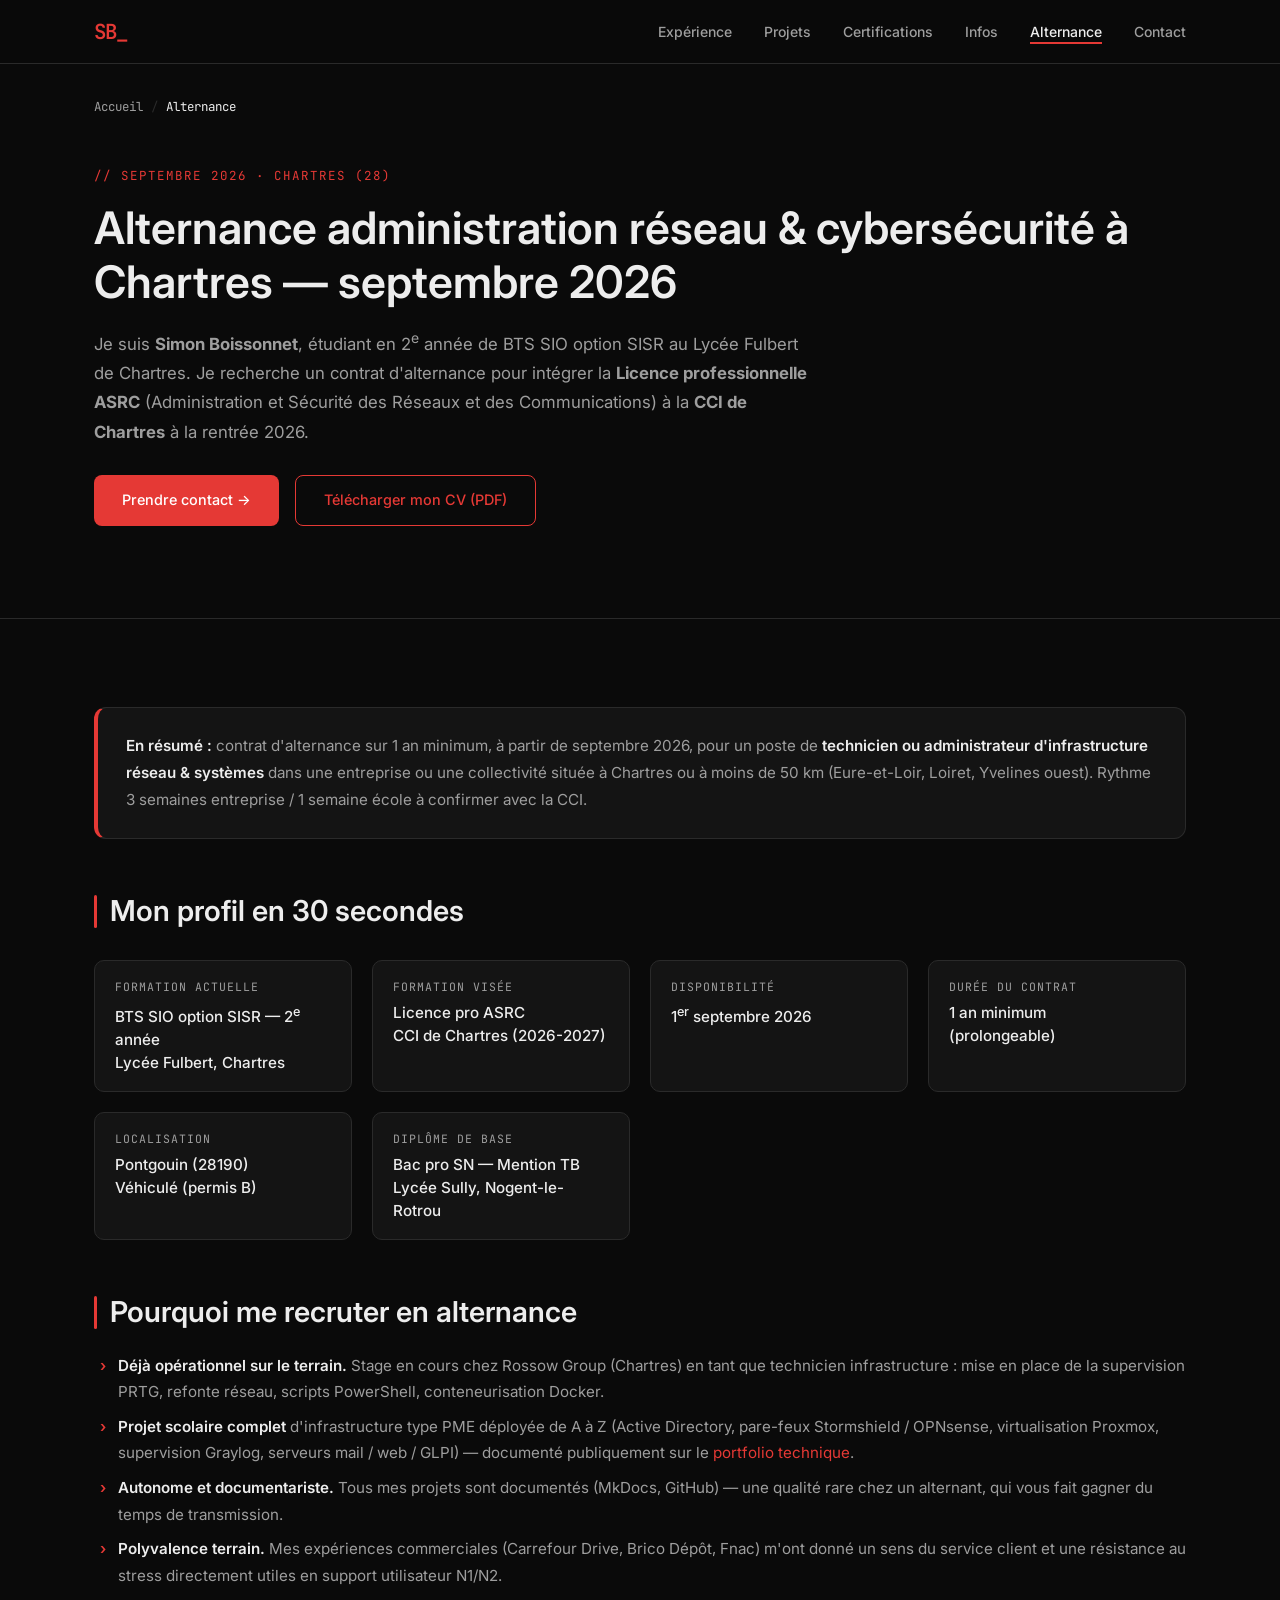
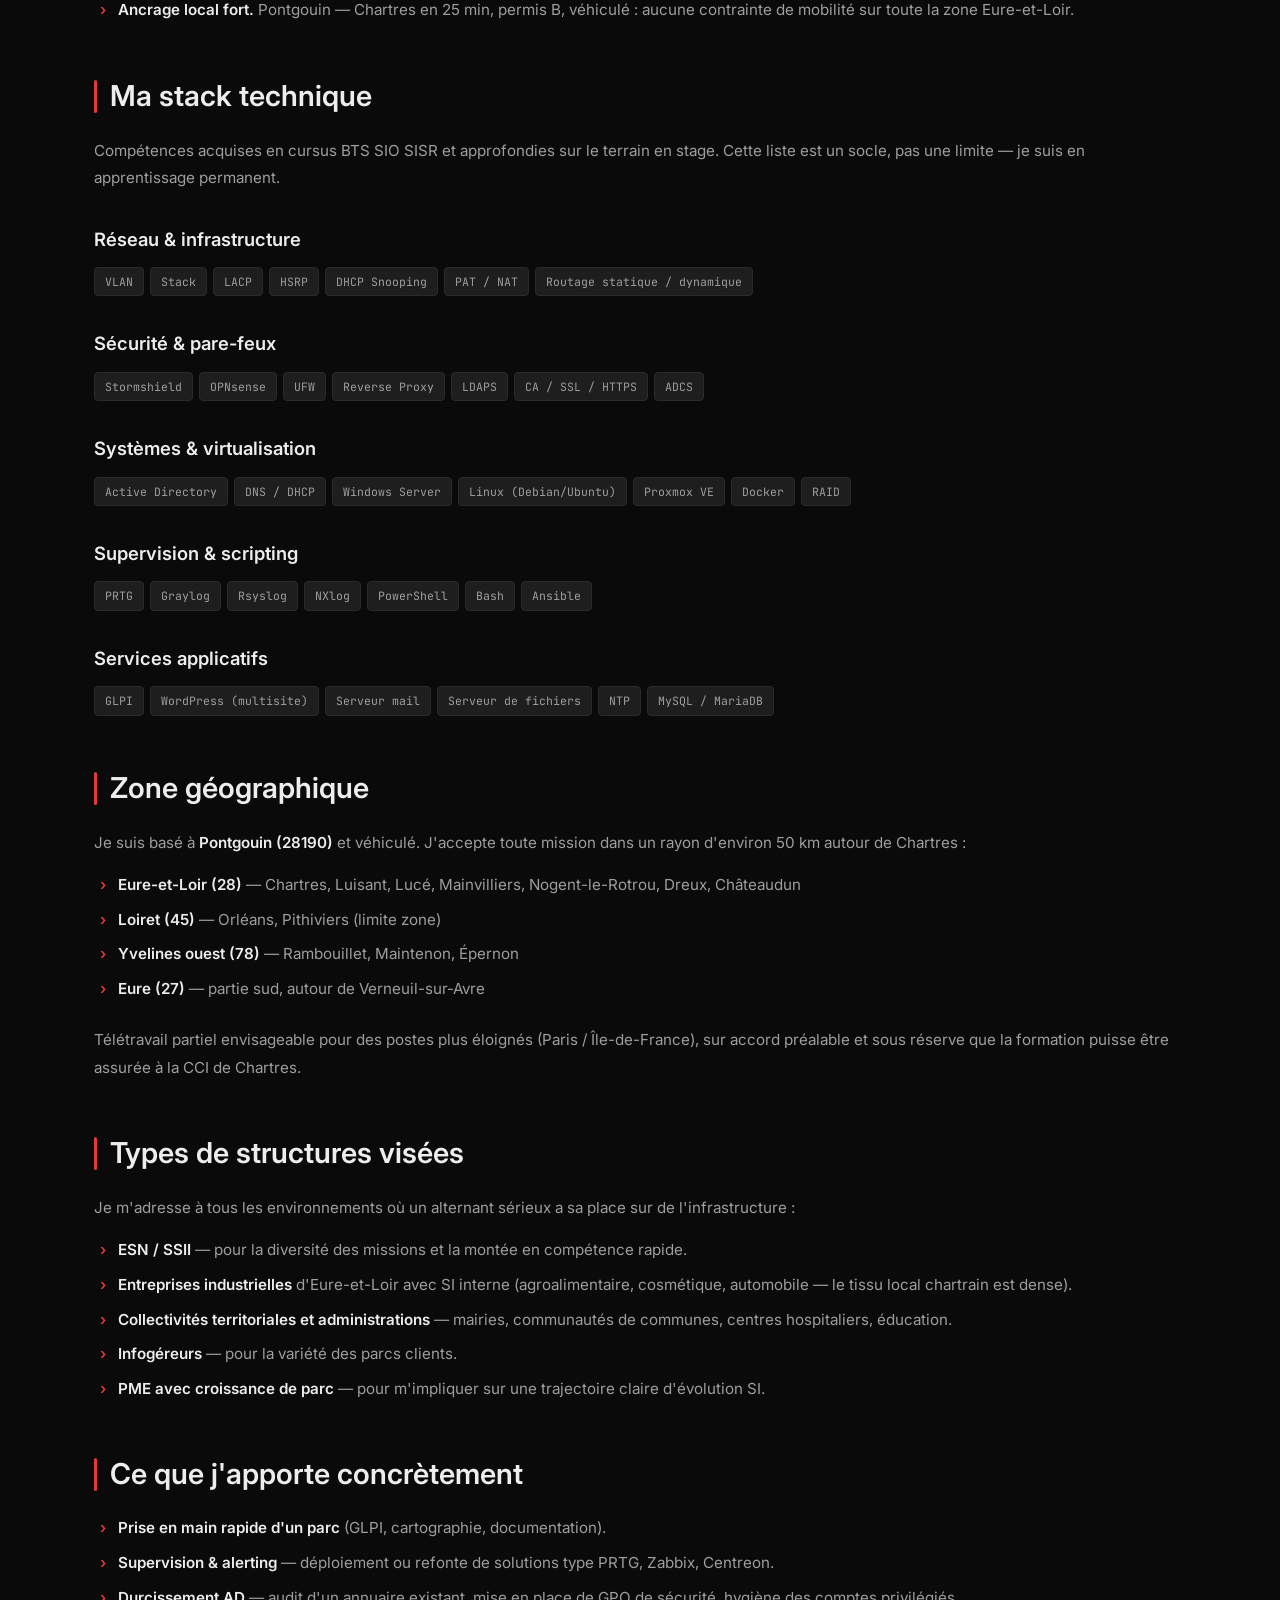
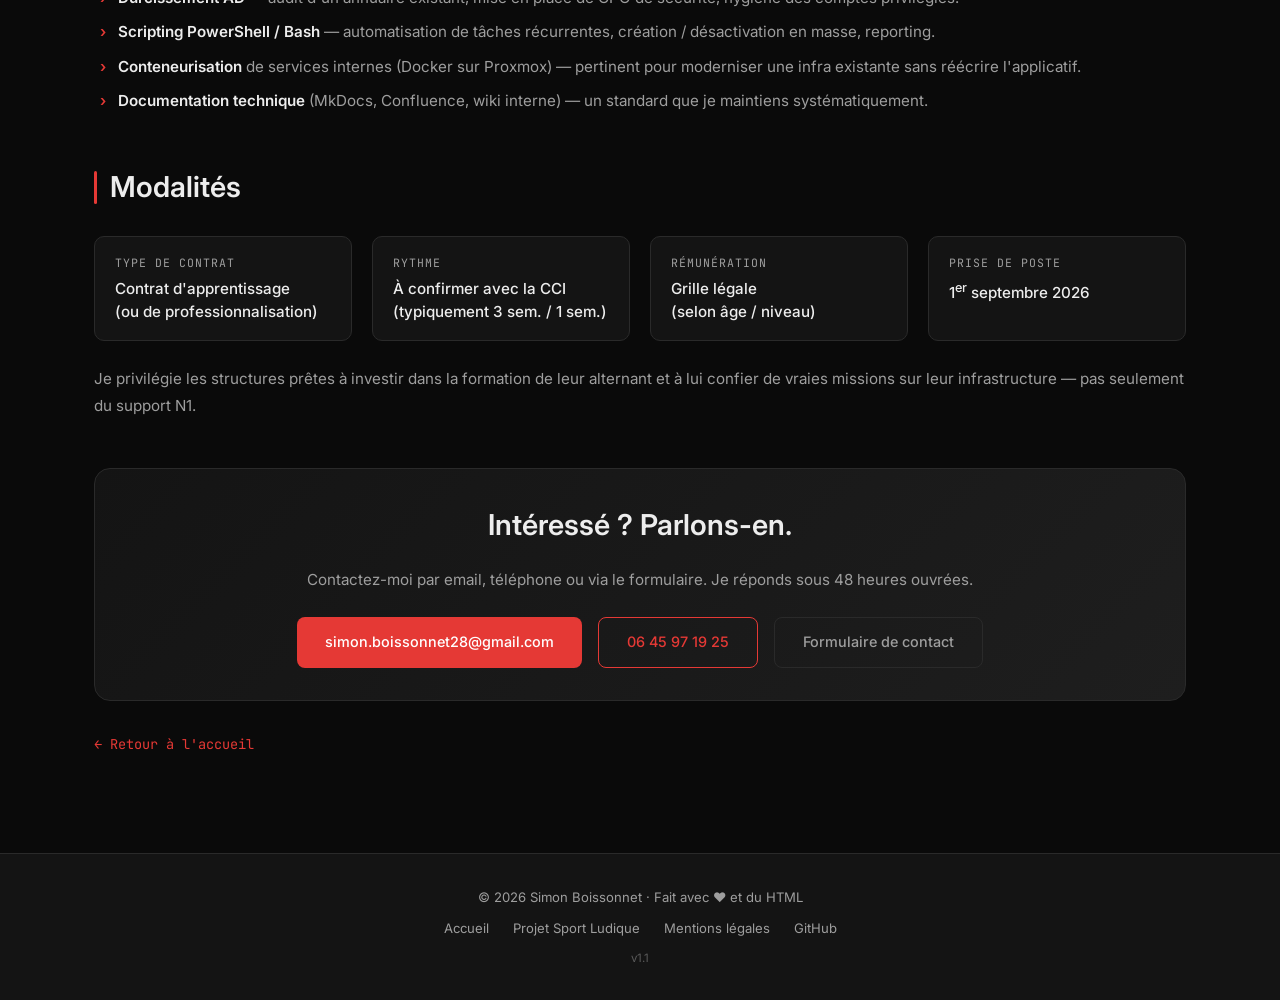
==== alternance.html @ 95ce4dbc "refonte SEO" ====
<!DOCTYPE html>
<html lang="fr">
<head>
  <meta charset="UTF-8">
  <meta name="viewport" content="width=device-width, initial-scale=1.0">

  <!-- ═══════════════════════════════════════════
       SEO — TITRE & DESCRIPTION
       ═══════════════════════════════════════════ -->
  <title>Alternance BTS SIO SISR / Licence ASRC à Chartres — Simon Boissonnet</title>
  <meta name="description" content="Recherche d'alternance en administration réseau et cybersécurité à Chartres (28) dès septembre 2026 · Licence pro ASRC à la CCI de Chartres · Profil, compétences, zone géographique et contact.">
  <meta name="author" content="Simon Boissonnet">
  <meta name="robots" content="index, follow, max-image-preview:large, max-snippet:-1">
  <meta name="theme-color" content="#0A0A0A">

  <link rel="canonical" href="https://simonboissonnet.fr/alternance.html">

  <!-- Open Graph -->
  <meta property="og:type" content="website">
  <meta property="og:locale" content="fr_FR">
  <meta property="og:url" content="https://simonboissonnet.fr/alternance.html">
  <meta property="og:site_name" content="Simon Boissonnet — Portfolio">
  <meta property="og:title" content="Alternance BTS SIO SISR / Licence ASRC à Chartres — Simon Boissonnet">
  <meta property="og:description" content="Alternance administration réseau &amp; cybersécurité à Chartres dès septembre 2026. Profil technique, zone Eure-et-Loir + 50 km, contact direct.">
  <meta property="og:image" content="https://simonboissonnet.fr/assets/og-image.jpg">
  <meta property="og:image:width" content="1200">
  <meta property="og:image:height" content="630">
  <meta property="og:image:alt" content="Simon Boissonnet — BTS SIO SISR, futur alternant Licence ASRC à Chartres">

  <!-- Twitter Card -->
  <meta name="twitter:card" content="summary_large_image">
  <meta name="twitter:title" content="Alternance BTS SIO SISR / Licence ASRC à Chartres — Simon Boissonnet">
  <meta name="twitter:description" content="Alternance administration réseau &amp; cybersécurité à Chartres dès septembre 2026. Profil technique, zone Eure-et-Loir + 50 km, contact direct.">
  <meta name="twitter:image" content="https://simonboissonnet.fr/assets/og-image.jpg">

  <!-- Favicons -->
  <link rel="icon" type="image/svg+xml" href="/assets/favicon.svg">
  <link rel="apple-touch-icon" href="/assets/favicon.svg">

  <!-- Fonts (non-bloquant) -->
  <link rel="preconnect" href="https://fonts.googleapis.com">
  <link rel="preconnect" href="https://fonts.gstatic.com" crossorigin>
  <link rel="stylesheet" href="https://fonts.googleapis.com/css2?family=Inter:wght@400;500;600&family=JetBrains+Mono:wght@400;500&display=swap" media="print" onload="this.media='all'">
  <noscript><link rel="stylesheet" href="https://fonts.googleapis.com/css2?family=Inter:wght@400;500;600&family=JetBrains+Mono:wght@400;500&display=swap"></noscript>

  <!-- CSS -->
  <link rel="stylesheet" href="/assets/styles.css">

  <!-- Sitemap -->
  <link rel="sitemap" type="application/xml" href="/sitemap.xml">

  <!-- ═══════════════════════════════════════════
       DONNÉES STRUCTURÉES — JSON-LD
       ═══════════════════════════════════════════ -->
  <script type="application/ld+json">
  {
    "@context": "https://schema.org",
    "@graph": [
      {
        "@type": "ProfilePage",
        "@id": "https://simonboissonnet.fr/alternance.html#webpage",
        "url": "https://simonboissonnet.fr/alternance.html",
        "name": "Alternance BTS SIO SISR / Licence ASRC à Chartres — Simon Boissonnet",
        "description": "Recherche d'alternance en administration réseau et cybersécurité à Chartres (28) dès septembre 2026 pour la Licence professionnelle ASRC à la CCI de Chartres.",
        "inLanguage": "fr-FR",
        "mainEntity": { "@id": "https://simonboissonnet.fr/#person" },
        "isPartOf": { "@id": "https://simonboissonnet.fr/#website" },
        "primaryImageOfPage": "https://simonboissonnet.fr/assets/og-image.jpg",
        "breadcrumb": { "@id": "https://simonboissonnet.fr/alternance.html#breadcrumb" }
      },
      {
        "@type": "BreadcrumbList",
        "@id": "https://simonboissonnet.fr/alternance.html#breadcrumb",
        "itemListElement": [
          {
            "@type": "ListItem",
            "position": 1,
            "name": "Accueil",
            "item": "https://simonboissonnet.fr/"
          },
          {
            "@type": "ListItem",
            "position": 2,
            "name": "Alternance",
            "item": "https://simonboissonnet.fr/alternance.html"
          }
        ]
      },
      {
        "@type": "Person",
        "@id": "https://simonboissonnet.fr/#person",
        "name": "Simon Boissonnet",
        "givenName": "Simon",
        "familyName": "Boissonnet",
        "url": "https://simonboissonnet.fr/",
        "image": "https://simonboissonnet.fr/assets/photo.jpg",
        "jobTitle": "Étudiant BTS SIO SISR — Futur alternant Licence ASRC",
        "hasOccupation": {
          "@type": "Occupation",
          "name": "Technicien / Administrateur d'infrastructure réseau et systèmes (alternance)",
          "occupationLocation": {
            "@type": "AdministrativeArea",
            "name": "Chartres, Eure-et-Loir, Centre-Val de Loire, France"
          },
          "skills": "Active Directory, Proxmox, Docker, Stormshield, OPNsense, PRTG, Graylog, PowerShell, VLAN, LDAPS, HSRP, ADCS",
          "educationRequirements": "BTS SIO SISR (en cours) · Licence pro ASRC (à partir de sept. 2026)"
        },
        "seeks": {
          "@type": "Demand",
          "name": "Alternance — Administration de l'infrastructure, systèmes et réseaux",
          "description": "Contrat d'alternance à partir de septembre 2026 dans le cadre de la Licence professionnelle ASRC (Administration et Sécurité des Réseaux et des Communications) à la CCI de Chartres. Rythme : 3 semaines en entreprise / 1 semaine en formation (à confirmer selon l'école). Zone : Eure-et-Loir et départements limitrophes (50 km autour de Chartres).",
          "availabilityStarts": "2026-09-01",
          "areaServed": [
            { "@type": "AdministrativeArea", "name": "Eure-et-Loir" },
            { "@type": "AdministrativeArea", "name": "Loiret" },
            { "@type": "AdministrativeArea", "name": "Yvelines" }
          ]
        },
        "contactPoint": [
          {
            "@type": "ContactPoint",
            "contactType": "Contact professionnel",
            "email": "simon.boissonnet28@gmail.com",
            "telephone": "+33-6-45-97-19-25",
            "availableLanguage": ["fr", "en"]
          }
        ],
        "address": {
          "@type": "PostalAddress",
          "addressLocality": "Pontgouin",
          "postalCode": "28190",
          "addressRegion": "Centre-Val de Loire",
          "addressCountry": "FR"
        },
        "sameAs": ["https://github.com/sym-0ne"]
      }
    ]
  }
  </script>
</head>
<body>

  <!-- Skip-link -->
  <a href="#main" class="skip-link">Aller au contenu principal</a>

  <!-- Custom cursor -->
  <div id="cursor-dot" aria-hidden="true"></div>

  <!-- Mobile overlay -->
  <div class="nav-overlay" id="navOverlay" aria-hidden="true"></div>

  <!-- ═══════════════════════════════════════════
       NAVBAR
       ═══════════════════════════════════════════ -->
  <nav class="navbar" aria-label="Navigation principale">
    <div class="container">
      <a href="/" class="nav-logo" aria-label="Simon Boissonnet — Accueil">SB_</a>
      <ul class="nav-links" id="navLinks" role="list">
        <li><a href="/#experience">Expérience</a></li>
        <li><a href="/#projets">Projets</a></li>
        <li><a href="/#certifications">Certifications</a></li>
        <li><a href="/#infos">Infos</a></li>
        <li><a href="/alternance.html" aria-current="page">Alternance</a></li>
        <li><a href="/#contact">Contact</a></li>
      </ul>
      <button class="hamburger" id="hamburger" aria-label="Ouvrir le menu" aria-expanded="false" aria-controls="navLinks">
        <span></span><span></span><span></span>
      </button>
    </div>
  </nav>

  <main id="main">

    <!-- ═══════════════════════════════════════════
         BREADCRUMB
         ═══════════════════════════════════════════ -->
    <div class="container">
      <nav class="breadcrumb" aria-label="Fil d'Ariane">
        <ol>
          <li><a href="/">Accueil</a></li>
          <li><span aria-current="page">Alternance</span></li>
        </ol>
      </nav>
    </div>

    <!-- ═══════════════════════════════════════════
         PAGE HERO
         ═══════════════════════════════════════════ -->
    <header class="page-hero">
      <div class="container">
        <p class="tagline">// Septembre 2026 · Chartres (28)</p>
        <h1>Alternance administration réseau &amp; cybersécurité à Chartres — septembre 2026</h1>
        <p class="lead">
          Je suis <strong>Simon Boissonnet</strong>, étudiant en 2<sup>e</sup> année de BTS SIO option SISR
          au Lycée Fulbert de Chartres. Je recherche un contrat d'alternance pour intégrer
          la <strong>Licence professionnelle ASRC</strong> (Administration et Sécurité des Réseaux
          et des Communications) à la <strong>CCI de Chartres</strong> à la rentrée 2026.
        </p>
        <div class="hero-actions" style="margin-top:28px;">
          <a href="/#contact" class="btn btn-primary">Prendre contact →</a>
          <a href="/assets/CV.pdf" class="btn btn-outline" download>Télécharger mon CV (PDF)</a>
        </div>
      </div>
    </header>

    <!-- ═══════════════════════════════════════════
         CONTENU
         ═══════════════════════════════════════════ -->
    <article class="content">
      <div class="container">

        <!-- Bloc synthèse clé ─ optimisé featured snippet -->
        <div class="info-card">
          <p><strong>En résumé :</strong> contrat d'alternance sur 1 an minimum, à partir de septembre 2026, pour un poste de <strong>technicien ou administrateur d'infrastructure réseau &amp; systèmes</strong> dans une entreprise ou une collectivité située à Chartres ou à moins de 50&nbsp;km (Eure-et-Loir, Loiret, Yvelines ouest). Rythme 3 semaines entreprise / 1 semaine école à confirmer avec la CCI.</p>
        </div>

        <h2>Mon profil en 30 secondes</h2>

        <div class="kv-grid">
          <div class="kv">
            <div class="kv-label">Formation actuelle</div>
            <div class="kv-value">BTS SIO option SISR — 2<sup>e</sup> année<br>Lycée Fulbert, Chartres</div>
          </div>
          <div class="kv">
            <div class="kv-label">Formation visée</div>
            <div class="kv-value">Licence pro ASRC<br>CCI de Chartres (2026-2027)</div>
          </div>
          <div class="kv">
            <div class="kv-label">Disponibilité</div>
            <div class="kv-value">1<sup>er</sup> septembre 2026</div>
          </div>
          <div class="kv">
            <div class="kv-label">Durée du contrat</div>
            <div class="kv-value">1 an minimum<br>(prolongeable)</div>
          </div>
          <div class="kv">
            <div class="kv-label">Localisation</div>
            <div class="kv-value">Pontgouin (28190)<br>Véhiculé (permis B)</div>
          </div>
          <div class="kv">
            <div class="kv-label">Diplôme de base</div>
            <div class="kv-value">Bac pro SN — Mention TB<br>Lycée Sully, Nogent-le-Rotrou</div>
          </div>
        </div>

        <h2>Pourquoi me recruter en alternance</h2>
        <ul>
          <li><strong>Déjà opérationnel sur le terrain.</strong> Stage en cours chez Rossow Group (Chartres) en tant que technicien infrastructure : mise en place de la supervision PRTG, refonte réseau, scripts PowerShell, conteneurisation Docker.</li>
          <li><strong>Projet scolaire complet</strong> d'infrastructure type PME déployée de A à Z (Active Directory, pare-feux Stormshield / OPNsense, virtualisation Proxmox, supervision Graylog, serveurs mail / web / GLPI) — documenté publiquement sur le <a href="/projets/sport-ludique-chartres.html">portfolio technique</a>.</li>
          <li><strong>Autonome et documentariste.</strong> Tous mes projets sont documentés (MkDocs, GitHub) — une qualité rare chez un alternant, qui vous fait gagner du temps de transmission.</li>
          <li><strong>Polyvalence terrain.</strong> Mes expériences commerciales (Carrefour Drive, Brico Dépôt, Fnac) m'ont donné un sens du service client et une résistance au stress directement utiles en support utilisateur N1/N2.</li>
          <li><strong>Ancrage local fort.</strong> Pontgouin — Chartres en 25 min, permis B, véhiculé : aucune contrainte de mobilité sur toute la zone Eure-et-Loir.</li>
        </ul>

        <h2>Ma stack technique</h2>
        <p>Compétences acquises en cursus BTS SIO SISR et approfondies sur le terrain en stage. Cette liste est un socle, pas une limite — je suis en apprentissage permanent.</p>

        <h3>Réseau &amp; infrastructure</h3>
        <div class="tags">
          <span class="tag">VLAN</span><span class="tag">Stack</span>
          <span class="tag">LACP</span><span class="tag">HSRP</span>
          <span class="tag">DHCP Snooping</span><span class="tag">PAT / NAT</span>
          <span class="tag">Routage statique / dynamique</span>
        </div>

        <h3>Sécurité &amp; pare-feux</h3>
        <div class="tags">
          <span class="tag">Stormshield</span><span class="tag">OPNsense</span>
          <span class="tag">UFW</span><span class="tag">Reverse Proxy</span>
          <span class="tag">LDAPS</span><span class="tag">CA / SSL / HTTPS</span>
          <span class="tag">ADCS</span>
        </div>

        <h3>Systèmes &amp; virtualisation</h3>
        <div class="tags">
          <span class="tag">Active Directory</span><span class="tag">DNS / DHCP</span>
          <span class="tag">Windows Server</span><span class="tag">Linux (Debian/Ubuntu)</span>
          <span class="tag">Proxmox VE</span><span class="tag">Docker</span>
          <span class="tag">RAID</span>
        </div>

        <h3>Supervision &amp; scripting</h3>
        <div class="tags">
          <span class="tag">PRTG</span><span class="tag">Graylog</span>
          <span class="tag">Rsyslog</span><span class="tag">NXlog</span>
          <span class="tag">PowerShell</span><span class="tag">Bash</span>
          <span class="tag">Ansible</span>
        </div>

        <h3>Services applicatifs</h3>
        <div class="tags">
          <span class="tag">GLPI</span><span class="tag">WordPress (multisite)</span>
          <span class="tag">Serveur mail</span><span class="tag">Serveur de fichiers</span>
          <span class="tag">NTP</span><span class="tag">MySQL / MariaDB</span>
        </div>

        <h2>Zone géographique</h2>
        <p>Je suis basé à <strong>Pontgouin (28190)</strong> et véhiculé. J'accepte toute mission dans un rayon d'environ 50&nbsp;km autour de Chartres :</p>
        <ul>
          <li><strong>Eure-et-Loir (28)</strong> — Chartres, Luisant, Lucé, Mainvilliers, Nogent-le-Rotrou, Dreux, Châteaudun</li>
          <li><strong>Loiret (45)</strong> — Orléans, Pithiviers (limite zone)</li>
          <li><strong>Yvelines ouest (78)</strong> — Rambouillet, Maintenon, Épernon</li>
          <li><strong>Eure (27)</strong> — partie sud, autour de Verneuil-sur-Avre</li>
        </ul>
        <p>Télétravail partiel envisageable pour des postes plus éloignés (Paris / Île-de-France), sur accord préalable et sous réserve que la formation puisse être assurée à la CCI de Chartres.</p>

        <h2>Types de structures visées</h2>
        <p>Je m'adresse à tous les environnements où un alternant sérieux a sa place sur de l'infrastructure :</p>
        <ul>
          <li><strong>ESN / SSII</strong> — pour la diversité des missions et la montée en compétence rapide.</li>
          <li><strong>Entreprises industrielles</strong> d'Eure-et-Loir avec SI interne (agroalimentaire, cosmétique, automobile — le tissu local chartrain est dense).</li>
          <li><strong>Collectivités territoriales et administrations</strong> — mairies, communautés de communes, centres hospitaliers, éducation.</li>
          <li><strong>Infogéreurs</strong> — pour la variété des parcs clients.</li>
          <li><strong>PME avec croissance de parc</strong> — pour m'impliquer sur une trajectoire claire d'évolution SI.</li>
        </ul>

        <h2>Ce que j'apporte concrètement</h2>
        <ul>
          <li><strong>Prise en main rapide d'un parc</strong> (GLPI, cartographie, documentation).</li>
          <li><strong>Supervision &amp; alerting</strong> — déploiement ou refonte de solutions type PRTG, Zabbix, Centreon.</li>
          <li><strong>Durcissement AD</strong> — audit d'un annuaire existant, mise en place de GPO de sécurité, hygiène des comptes privilégiés.</li>
          <li><strong>Scripting PowerShell / Bash</strong> — automatisation de tâches récurrentes, création / désactivation en masse, reporting.</li>
          <li><strong>Conteneurisation</strong> de services internes (Docker sur Proxmox) — pertinent pour moderniser une infra existante sans réécrire l'applicatif.</li>
          <li><strong>Documentation technique</strong> (MkDocs, Confluence, wiki interne) — un standard que je maintiens systématiquement.</li>
        </ul>

        <h2>Modalités</h2>
        <div class="kv-grid">
          <div class="kv">
            <div class="kv-label">Type de contrat</div>
            <div class="kv-value">Contrat d'apprentissage<br>(ou de professionnalisation)</div>
          </div>
          <div class="kv">
            <div class="kv-label">Rythme</div>
            <div class="kv-value">À confirmer avec la CCI<br>(typiquement 3 sem. / 1 sem.)</div>
          </div>
          <div class="kv">
            <div class="kv-label">Rémunération</div>
            <div class="kv-value">Grille légale<br>(selon âge / niveau)</div>
          </div>
          <div class="kv">
            <div class="kv-label">Prise de poste</div>
            <div class="kv-value">1<sup>er</sup> septembre 2026</div>
          </div>
        </div>
        <p>Je privilégie les structures prêtes à investir dans la formation de leur alternant et à lui confier de vraies missions sur leur infrastructure — pas seulement du support N1.</p>

        <!-- CTA final -->
        <section class="page-cta" aria-labelledby="cta-title">
          <h2 id="cta-title">Intéressé ? Parlons-en.</h2>
          <p>Contactez-moi par email, téléphone ou via le formulaire. Je réponds sous 48 heures ouvrées.</p>
          <div class="hero-actions">
            <a href="mailto:simon.boissonnet28@gmail.com?subject=Alternance%20septembre%202026" class="btn btn-primary">simon.boissonnet28@gmail.com</a>
            <a href="tel:+33645971925" class="btn btn-outline">06 45 97 19 25</a>
            <a href="/#contact" class="btn btn-ghost">Formulaire de contact</a>
          </div>
        </section>

        <a href="/" class="back-home">← Retour à l'accueil</a>

      </div>
    </article>

  </main>

  <!-- ═══════════════════════════════════════════
       FOOTER
       ═══════════════════════════════════════════ -->
  <footer class="footer">
    <div class="container">
      <p>© 2026 Simon Boissonnet · Fait avec ❤ et du HTML</p>
      <nav class="footer-links" aria-label="Liens de pied de page">
        <a href="/">Accueil</a>
        <a href="/projets/sport-ludique-chartres.html">Projet Sport Ludique</a>
        <a href="/mentions-legales.html">Mentions légales</a>
        <a href="https://github.com/sym-0ne" target="_blank" rel="noopener">GitHub</a>
      </nav>
      <p style="margin-top:8px; font-size:.72rem; opacity:.5;">v1.1</p>
    </div>
  </footer>

  <!-- ═══════════════════════════════════════════
       JAVASCRIPT (minimum : cursor + hamburger)
       ═══════════════════════════════════════════ -->
  <script>
    const reduceMotion = matchMedia('(prefers-reduced-motion: reduce)').matches;

    (() => {
      const dot = document.getElementById('cursor-dot');
      if (reduceMotion || !matchMedia('(pointer: fine)').matches) {
        dot.style.display = 'none';
        return;
      }
      let mx = -100, my = -100;
      document.addEventListener('mousemove', e => { mx = e.clientX; my = e.clientY; });
      (function loop() {
        dot.style.left = mx + 'px';
        dot.style.top = my + 'px';
        requestAnimationFrame(loop);
      })();
      document.querySelectorAll('a, button, input, textarea, label').forEach(el => {
        el.addEventListener('mouseenter', () => dot.classList.add('hover'));
        el.addEventListener('mouseleave', () => dot.classList.remove('hover'));
      });
    })();

    (() => {
      const btn = document.getElementById('hamburger');
      const nav = document.getElementById('navLinks');
      const overlay = document.getElementById('navOverlay');
      if (!btn || !nav || !overlay) return;

      function toggle() {
        const open = btn.classList.toggle('open');
        nav.classList.toggle('open');
        overlay.classList.toggle('open');
        btn.setAttribute('aria-expanded', open);
        btn.setAttribute('aria-label', open ? 'Fermer le menu' : 'Ouvrir le menu');
      }
      function close() {
        btn.classList.remove('open');
        nav.classList.remove('open');
        overlay.classList.remove('open');
        btn.setAttribute('aria-expanded', false);
        btn.setAttribute('aria-label', 'Ouvrir le menu');
      }
      btn.addEventListener('click', toggle);
      overlay.addEventListener('click', close);
      nav.querySelectorAll('a').forEach(a => a.addEventListener('click', close));
      document.addEventListener('keydown', e => {
        if (e.key === 'Escape' && nav.classList.contains('open')) close();
      });
    })();
  </script>
</body>
</html>
---- assets/styles.css ----
/* =====================================================================
   simonboissonnet.fr — Feuille de styles partagée
   Palette "Terminal Rouge"
   ===================================================================== */

:root {
  --bg-primary:     #0A0A0A;
  --bg-surface:     #141414;
  --bg-elevated:    #1E1E1E;
  --border:         #2A2A2A;
  --text-primary:   #EDEDED;
  --text-secondary: #9E9E9E;
  --accent:         #E53935;
  --accent-dark:    #B71C1C;
  --accent-glow:    rgba(229, 57, 53, 0.15);
  --font-body:      'Inter', system-ui, -apple-system, Segoe UI, Roboto, sans-serif;
  --font-mono:      'JetBrains Mono', 'Fira Code', ui-monospace, monospace;
  --max-width:      1140px;
  --nav-height:     64px;
}

/* ═══════════════════════════════════════════
   RESET & BASE
   ═══════════════════════════════════════════ */
*, *::before, *::after { box-sizing: border-box; margin: 0; padding: 0; }

html {
  scroll-behavior: smooth;
  scroll-padding-top: var(--nav-height);
}

body {
  font-family: var(--font-body);
  font-weight: 400;
  color: var(--text-primary);
  background: var(--bg-primary);
  line-height: 1.7;
  -webkit-font-smoothing: antialiased;
  overflow-x: hidden;
}

a { color: var(--accent); text-decoration: none; transition: color .2s; }
a:hover { color: #ff5252; }
img { max-width: 100%; display: block; height: auto; }
ul { list-style: none; }

:focus-visible {
  outline: 2px solid var(--accent);
  outline-offset: 3px;
  border-radius: 2px;
}

.container {
  width: 100%;
  max-width: var(--max-width);
  margin: 0 auto;
  padding: 0 24px;
}

/* Skip link — accessibilité WCAG 2.2 AA */
.skip-link {
  position: absolute;
  top: -48px;
  left: 16px;
  padding: 10px 16px;
  background: var(--accent);
  color: #fff;
  border-radius: 6px;
  font-size: .9rem;
  font-weight: 500;
  z-index: 10000;
  transition: top .2s ease;
}
.skip-link:focus { top: 12px; color: #fff; }

/* ═══════════════════════════════════════════
   CUSTOM CURSOR (desktop only)
   ═══════════════════════════════════════════ */
@media (pointer: fine) {
  body { cursor: none; }
  a, button, input, textarea, label, [role="button"] { cursor: none; }
}

#cursor-dot {
  width: 8px; height: 8px;
  background: var(--accent);
  border-radius: 50%;
  position: fixed;
  top: 0; left: 0;
  pointer-events: none;
  z-index: 99999;
  transition: transform .15s ease, opacity .15s ease;
  transform: translate(-50%, -50%);
}
#cursor-dot.hover { transform: translate(-50%, -50%) scale(2.5); opacity: .5; }

/* ═══════════════════════════════════════════
   SECTION SHARED STYLES
   ═══════════════════════════════════════════ */
.section {
  padding: 100px 0;
}

.section-label {
  font-family: var(--font-mono);
  font-size: .75rem;
  color: var(--accent);
  text-transform: uppercase;
  letter-spacing: 3px;
  margin-bottom: 12px;
}

.section-title {
  font-size: clamp(1.6rem, 4vw, 2.2rem);
  font-weight: 600;
  margin-bottom: 48px;
  position: relative;
  display: inline-block;
}

.section-title::after {
  content: '';
  position: absolute;
  bottom: -8px;
  left: 0;
  width: 48px;
  height: 3px;
  background: var(--accent);
  border-radius: 2px;
}

/* Scroll reveal */
.reveal {
  opacity: 0;
  transform: translateY(32px);
  transition: opacity .7s cubic-bezier(.22,1,.36,1), transform .7s cubic-bezier(.22,1,.36,1);
}
.reveal.visible {
  opacity: 1;
  transform: translateY(0);
}

/* ═══════════════════════════════════════════
   NAVBAR
   ═══════════════════════════════════════════ */
.navbar {
  position: fixed;
  top: 0; left: 0; right: 0;
  height: var(--nav-height);
  background: rgba(10,10,10,.85);
  backdrop-filter: blur(12px);
  -webkit-backdrop-filter: blur(12px);
  border-bottom: 1px solid var(--border);
  z-index: 1000;
  display: flex;
  align-items: center;
}

.navbar .container {
  display: flex;
  align-items: center;
  justify-content: space-between;
}

.nav-logo {
  font-family: var(--font-mono);
  font-size: 1.3rem;
  font-weight: 600;
  color: var(--accent);
  letter-spacing: -1px;
}

.nav-links {
  display: flex;
  gap: 32px;
}

.nav-links a {
  color: var(--text-secondary);
  font-size: .875rem;
  font-weight: 500;
  transition: color .2s;
  position: relative;
}

.nav-links a::after {
  content: '';
  position: absolute;
  bottom: -4px;
  left: 0;
  width: 0;
  height: 2px;
  background: var(--accent);
  transition: width .3s ease;
}

.nav-links a:hover,
.nav-links a.active,
.nav-links a[aria-current="page"] {
  color: var(--text-primary);
}

.nav-links a:hover::after,
.nav-links a.active::after,
.nav-links a[aria-current="page"]::after {
  width: 100%;
}

/* Hamburger */
.hamburger {
  display: none;
  flex-direction: column;
  gap: 5px;
  background: none;
  border: none;
  padding: 8px;
  z-index: 1001;
}

.hamburger span {
  display: block;
  width: 24px;
  height: 2px;
  background: var(--text-primary);
  transition: all .3s ease;
  border-radius: 2px;
}

.hamburger.open span:nth-child(1) { transform: translateY(7px) rotate(45deg); }
.hamburger.open span:nth-child(2) { opacity: 0; }
.hamburger.open span:nth-child(3) { transform: translateY(-7px) rotate(-45deg); }

@media (max-width: 768px) {
  .hamburger { display: flex; }

  .nav-links {
    position: fixed;
    top: 0; right: 0;
    width: 260px;
    height: 100vh;
    background: var(--bg-surface);
    border-left: 1px solid var(--border);
    flex-direction: column;
    padding: 96px 32px 32px;
    gap: 24px;
    transform: translateX(100%);
    transition: transform .35s cubic-bezier(.22,1,.36,1);
  }

  .nav-links.open { transform: translateX(0); }

  .nav-links a { font-size: 1rem; }
}

/* ═══════════════════════════════════════════
   HERO (#hero)
   ═══════════════════════════════════════════ */
.hero {
  min-height: 100vh;
  display: flex;
  align-items: center;
  padding-top: var(--nav-height);
  position: relative;
  overflow: hidden;
}

.hero::before {
  content: '';
  position: absolute;
  inset: 0;
  background-image: radial-gradient(circle, var(--border) 1px, transparent 1px);
  background-size: 28px 28px;
  opacity: .4;
  pointer-events: none;
}

.hero .container {
  display: flex;
  align-items: center;
  gap: 64px;
  position: relative;
  z-index: 1;
}

.hero-photo {
  flex-shrink: 0;
  width: 200px;
  height: 200px;
  border-radius: 50%;
  overflow: hidden;
  border: 3px solid var(--accent);
  box-shadow: 0 0 40px var(--accent-glow);
  position: relative;
  background: var(--bg-elevated);
}

.hero-photo img {
  width: 100%;
  height: 100%;
  object-fit: cover;
}

.hero-photo .placeholder {
  width: 100%;
  height: 100%;
  display: flex;
  align-items: center;
  justify-content: center;
  font-family: var(--font-mono);
  font-size: 3rem;
  font-weight: 600;
  color: var(--accent);
  background: var(--bg-elevated);
}

.hero-content { flex: 1; }

.hero-greeting {
  font-size: .95rem;
  color: var(--text-secondary);
  margin-bottom: 4px;
  font-weight: 500;
}

.hero-name {
  font-size: clamp(2rem, 5.5vw, 3.4rem);
  font-weight: 600;
  line-height: 1.15;
  margin-bottom: 8px;
}

.hero-typewriter {
  font-family: var(--font-mono);
  font-size: clamp(.85rem, 2vw, 1.05rem);
  color: var(--accent);
  min-height: 1.8em;
  margin-bottom: 16px;
}

.hero-typewriter .cursor {
  display: inline-block;
  width: 2px;
  height: 1.15em;
  background: var(--accent);
  margin-left: 2px;
  vertical-align: text-bottom;
  animation: blink .7s step-end infinite;
}

@keyframes blink { 50% { opacity: 0; } }

.hero-bio {
  color: var(--text-secondary);
  font-size: .95rem;
  max-width: 540px;
  margin-bottom: 28px;
  line-height: 1.75;
}

.hero-actions {
  display: flex;
  gap: 16px;
  flex-wrap: wrap;
  margin-bottom: 28px;
}

/* Buttons */
.btn {
  display: inline-flex;
  align-items: center;
  gap: 8px;
  padding: 12px 28px;
  border-radius: 8px;
  font-family: var(--font-body);
  font-size: .9rem;
  font-weight: 500;
  border: none;
  transition: all .25s ease;
  text-align: center;
}

.btn-primary {
  background: var(--accent);
  color: #fff;
}
.btn-primary:hover {
  background: var(--accent-dark);
  color: #fff;
  transform: translateY(-2px);
  box-shadow: 0 8px 24px var(--accent-glow);
}

.btn-outline {
  background: transparent;
  color: var(--accent);
  border: 1.5px solid var(--accent);
}
.btn-outline:hover {
  background: var(--accent-glow);
  color: var(--accent);
  transform: translateY(-2px);
}

.btn-ghost {
  background: transparent;
  color: var(--text-secondary);
  border: 1px solid var(--border);
}
.btn-ghost:hover {
  border-color: var(--accent);
  color: var(--accent);
}

.hero-socials {
  display: flex;
  gap: 16px;
}

.hero-socials a,
.hero-socials span.social-disabled {
  width: 42px; height: 42px;
  border-radius: 10px;
  border: 1px solid var(--border);
  display: flex;
  align-items: center;
  justify-content: center;
  color: var(--text-secondary);
  transition: all .25s ease;
}

.hero-socials a:hover {
  border-color: var(--accent);
  color: var(--accent);
  background: var(--accent-glow);
  transform: translateY(-2px);
}

.hero-socials span.social-disabled {
  opacity: .35;
  cursor: not-allowed;
}

.hero-socials svg { width: 20px; height: 20px; fill: currentColor; }

/* Hero fadeUp animation */
.hero-anim {
  opacity: 0;
  transform: translateY(24px);
  animation: heroFadeUp .8s cubic-bezier(.22,1,.36,1) forwards;
}
.hero-anim:nth-child(1) { animation-delay: .1s; }
.hero-anim:nth-child(2) { animation-delay: .25s; }
.hero-anim:nth-child(3) { animation-delay: .4s; }
.hero-anim:nth-child(4) { animation-delay: .55s; }
.hero-anim:nth-child(5) { animation-delay: .65s; }
.hero-anim:nth-child(6) { animation-delay: .75s; }

@keyframes heroFadeUp {
  to { opacity: 1; transform: translateY(0); }
}

@media (max-width: 768px) {
  .hero .container {
    flex-direction: column;
    text-align: center;
    gap: 32px;
    padding-top: 32px;
    padding-bottom: 48px;
  }
  .hero-photo { width: 150px; height: 150px; }
  .hero-actions { justify-content: center; }
  .hero-socials { justify-content: center; }
}

/* ═══════════════════════════════════════════
   EXPERIENCE (#experience)
   ═══════════════════════════════════════════ */
#experience { background: var(--bg-primary); }

.timeline {
  position: relative;
  padding-left: 40px;
}

.timeline::before {
  content: '';
  position: absolute;
  left: 7px;
  top: 0;
  bottom: 0;
  width: 2px;
  background: var(--border);
}

.timeline-item {
  position: relative;
  margin-bottom: 40px;
}

.timeline-item:last-child { margin-bottom: 0; }

.timeline-item::before {
  content: '';
  position: absolute;
  left: -40px;
  top: 6px;
  width: 16px;
  height: 16px;
  border-radius: 50%;
  border: 3px solid var(--accent);
  background: var(--bg-primary);
  z-index: 1;
}

.timeline-card {
  background: var(--bg-surface);
  border: 1px solid var(--border);
  border-radius: 12px;
  padding: 24px;
  transition: all .3s ease;
}

.timeline-card:hover {
  border-color: var(--accent);
  transform: translateX(4px);
  box-shadow: -4px 0 0 var(--accent);
}

.timeline-header {
  display: flex;
  align-items: center;
  flex-wrap: wrap;
  gap: 10px;
  margin-bottom: 8px;
}

.timeline-date {
  font-family: var(--font-mono);
  font-size: .78rem;
  color: var(--accent);
}

.badge {
  font-family: var(--font-mono);
  font-size: .68rem;
  padding: 3px 10px;
  border-radius: 4px;
  font-weight: 500;
  text-transform: uppercase;
  letter-spacing: .5px;
}

.badge-info {
  background: var(--accent-dark);
  color: #fff;
}

.badge-commerce {
  background: var(--bg-elevated);
  color: var(--text-secondary);
  border: 1px solid var(--border);
}

.timeline-title {
  font-size: 1.05rem;
  font-weight: 600;
  margin-bottom: 2px;
}

.timeline-company {
  font-size: .88rem;
  color: var(--text-secondary);
  margin-bottom: 12px;
}

.timeline-missions {
  display: flex;
  flex-direction: column;
  gap: 6px;
}

.timeline-missions li {
  font-size: .88rem;
  color: var(--text-secondary);
  padding-left: 18px;
  position: relative;
  line-height: 1.6;
}

.timeline-missions li::before {
  content: '›';
  position: absolute;
  left: 0;
  color: var(--accent);
  font-weight: 600;
}

@media (max-width: 768px) {
  .timeline { padding-left: 32px; }
  .timeline-item::before { left: -32px; width: 14px; height: 14px; }
  .timeline::before { left: 6px; }
}

/* ═══════════════════════════════════════════
   PROJETS (#projets)
   ═══════════════════════════════════════════ */
#projets { background: var(--bg-surface); }

.projects-grid {
  display: grid;
  grid-template-columns: 1fr;
  gap: 24px;
}

@media (min-width: 768px) {
  .projects-grid { grid-template-columns: 1fr 1fr; }
  .project-main { grid-column: 1 / -1; }
}

.project-card {
  background: var(--bg-primary);
  border: 1px solid var(--border);
  border-radius: 12px;
  padding: 32px;
  transition: all .3s ease;
}

.project-card:hover {
  border-color: var(--accent);
  transform: translateY(-4px);
  box-shadow: 0 12px 40px rgba(0,0,0,.3);
}

.project-main {
  border-left: 4px solid var(--accent);
}

.project-card h3 {
  font-size: 1.15rem;
  font-weight: 600;
  margin-bottom: 12px;
}

.project-card p {
  font-size: .9rem;
  color: var(--text-secondary);
  margin-bottom: 20px;
  line-height: 1.7;
}

.tag-group { margin-bottom: 12px; }

.tag-group-label {
  font-size: .72rem;
  color: var(--text-secondary);
  font-weight: 500;
  text-transform: uppercase;
  letter-spacing: 1px;
  margin-bottom: 8px;
}

.tags {
  display: flex;
  flex-wrap: wrap;
  gap: 6px;
}

.tag {
  font-family: var(--font-mono);
  font-size: .72rem;
  padding: 4px 10px;
  background: var(--bg-elevated);
  border: 1px solid var(--border);
  border-radius: 4px;
  color: var(--text-secondary);
  transition: all .2s ease;
}

.tag:hover {
  border-color: var(--accent);
  color: var(--accent);
}

.project-link {
  display: inline-flex;
  align-items: center;
  gap: 6px;
  margin-top: 16px;
  font-size: .9rem;
  font-weight: 500;
}

.project-placeholder {
  border-style: dashed;
  border-color: rgba(229,57,53,.3);
  background: transparent;
  display: flex;
  align-items: center;
  justify-content: center;
  min-height: 160px;
  text-align: center;
}

.project-placeholder:hover {
  border-color: var(--accent);
  background: var(--accent-glow);
  transform: translateY(-4px);
}

.project-placeholder span {
  font-size: .95rem;
  color: var(--text-secondary);
  font-style: italic;
}

/* ═══════════════════════════════════════════
   CERTIFICATIONS (#certifications)
   ═══════════════════════════════════════════ */
#certifications { background: var(--bg-primary); }

.cert-message {
  text-align: center;
  margin-bottom: 40px;
}

.cert-message svg {
  display: block;
  margin: 0 auto 16px;
}

.cert-message p {
  color: var(--text-secondary);
  font-size: .95rem;
  font-style: italic;
}

.cert-grid {
  display: grid;
  grid-template-columns: repeat(auto-fit, minmax(220px, 1fr));
  gap: 20px;
}

.cert-placeholder {
  border: 2px dashed rgba(229,57,53,.25);
  border-radius: 12px;
  padding: 40px 24px;
  text-align: center;
  transition: all .3s ease;
  min-height: 140px;
  display: flex;
  flex-direction: column;
  align-items: center;
  justify-content: center;
  gap: 8px;
}

.cert-placeholder:hover {
  border-color: var(--accent);
  background: var(--accent-glow);
}

.cert-placeholder span {
  font-size: .82rem;
  color: var(--text-secondary);
}

.cert-placeholder .cert-name {
  font-weight: 500;
  color: var(--text-primary);
  font-size: .9rem;
}

/* ═══════════════════════════════════════════
   INFORMATIONS (#infos)
   ═══════════════════════════════════════════ */
#infos { background: var(--bg-surface); }

.infos-grid {
  display: grid;
  grid-template-columns: 1fr;
  gap: 48px;
}

@media (min-width: 768px) {
  .infos-grid { grid-template-columns: 1fr 1fr; gap: 64px; }
}

.about-text p {
  color: var(--text-secondary);
  font-size: .93rem;
  margin-bottom: 16px;
  line-height: 1.8;
}

.info-items {
  display: flex;
  flex-direction: column;
  gap: 16px;
}

.info-item {
  display: flex;
  align-items: flex-start;
  gap: 14px;
  font-size: .9rem;
}

.info-icon {
  flex-shrink: 0;
  width: 40px;
  height: 40px;
  border-radius: 10px;
  background: var(--bg-elevated);
  border: 1px solid var(--border);
  display: flex;
  align-items: center;
  justify-content: center;
  color: var(--accent);
}

.info-icon svg { width: 18px; height: 18px; }

.info-item .info-label {
  font-size: .72rem;
  color: var(--text-secondary);
  text-transform: uppercase;
  letter-spacing: .5px;
}

.info-item .info-value {
  font-size: .9rem;
  color: var(--text-primary);
}

.info-item .info-value a {
  color: var(--text-primary);
}
.info-item .info-value a:hover {
  color: var(--accent);
}

.soft-skills {
  margin-top: 28px;
}

.soft-skills h4 {
  font-size: .82rem;
  color: var(--text-secondary);
  text-transform: uppercase;
  letter-spacing: 1px;
  margin-bottom: 12px;
}

.soft-skills .tags { gap: 8px; }

.soft-tag {
  font-size: .82rem;
  padding: 6px 14px;
  background: var(--bg-elevated);
  border: 1px solid var(--border);
  border-radius: 20px;
  color: var(--text-secondary);
  transition: all .2s ease;
}

.soft-tag:hover {
  border-color: var(--accent);
  color: var(--accent);
}

/* ═══════════════════════════════════════════
   CONTACT (#contact)
   ═══════════════════════════════════════════ */
#contact { background: var(--bg-primary); }

.contact-grid {
  display: grid;
  grid-template-columns: 1fr;
  gap: 48px;
}

@media (min-width: 768px) {
  .contact-grid { grid-template-columns: 1fr 1.3fr; gap: 64px; }
}

.contact-links {
  display: flex;
  flex-direction: column;
  gap: 16px;
}

.contact-link {
  display: flex;
  align-items: center;
  gap: 16px;
  padding: 16px 20px;
  background: var(--bg-surface);
  border: 1px solid var(--border);
  border-radius: 12px;
  color: var(--text-primary);
  transition: all .25s ease;
}

.contact-link:hover {
  border-color: var(--accent);
  background: var(--accent-glow);
  color: var(--text-primary);
  transform: translateX(4px);
}

.contact-link .cl-icon {
  width: 44px; height: 44px;
  border-radius: 10px;
  background: var(--bg-elevated);
  display: flex;
  align-items: center;
  justify-content: center;
  color: var(--accent);
  flex-shrink: 0;
  transition: all .25s ease;
}

.contact-link:hover .cl-icon {
  background: var(--accent);
  color: #fff;
  box-shadow: 0 0 20px var(--accent-glow);
}

.contact-link svg { width: 20px; height: 20px; }

.cl-info .cl-label {
  font-size: .72rem;
  color: var(--text-secondary);
  text-transform: uppercase;
  letter-spacing: .5px;
}

.cl-info .cl-value {
  font-size: .9rem;
  font-weight: 500;
}

.contact-link.is-disabled {
  opacity: .55;
  cursor: not-allowed;
  pointer-events: none;
}

/* Form */
.contact-form {
  background: var(--bg-surface);
  border: 1px solid var(--border);
  border-radius: 16px;
  padding: 32px;
}

.form-group {
  margin-bottom: 20px;
}

.form-group label {
  display: block;
  font-size: .82rem;
  font-weight: 500;
  color: var(--text-secondary);
  margin-bottom: 8px;
}

.form-group input,
.form-group textarea {
  width: 100%;
  padding: 12px 16px;
  background: var(--bg-primary);
  border: 1px solid var(--border);
  border-radius: 8px;
  color: var(--text-primary);
  font-family: var(--font-body);
  font-size: .9rem;
  transition: border-color .2s;
  outline: none;
}

.form-group input:focus,
.form-group textarea:focus {
  border-color: var(--accent);
  box-shadow: 0 0 0 3px var(--accent-glow);
}

.form-group textarea { resize: vertical; min-height: 120px; }

.form-consent {
  display: flex;
  gap: 10px;
  align-items: flex-start;
  margin-bottom: 20px;
  font-size: .78rem;
  color: var(--text-secondary);
  line-height: 1.5;
}

.form-consent input[type="checkbox"] {
  width: 16px;
  height: 16px;
  margin-top: 3px;
  flex-shrink: 0;
  accent-color: var(--accent);
}

.form-consent a { color: var(--accent); }

.form-note {
  font-size: .78rem;
  color: var(--text-secondary);
  margin-top: 16px;
  text-align: center;
  font-style: italic;
}

/* ═══════════════════════════════════════════
   FOOTER
   ═══════════════════════════════════════════ */
.footer {
  background: var(--bg-surface);
  border-top: 1px solid var(--border);
  padding: 32px 0;
  text-align: center;
}

.footer p {
  font-size: .82rem;
  color: var(--text-secondary);
  line-height: 1.8;
}

.footer a {
  color: var(--text-secondary);
  transition: color .2s;
}

.footer a:hover { color: var(--accent); }

.footer-links {
  display: flex;
  justify-content: center;
  gap: 24px;
  margin-top: 8px;
  flex-wrap: wrap;
}

.footer-links a { font-size: .82rem; }

/* ═══════════════════════════════════════════
   MOBILE OVERLAY
   ═══════════════════════════════════════════ */
.nav-overlay {
  position: fixed;
  inset: 0;
  background: rgba(0,0,0,.6);
  z-index: 998;
  opacity: 0;
  pointer-events: none;
  transition: opacity .3s ease;
}

.nav-overlay.open {
  opacity: 1;
  pointer-events: auto;
}

/* =====================================================================
   STYLES PAGES INTÉRIEURES (alternance, projet, mentions légales)
   ===================================================================== */

/* Breadcrumb */
.breadcrumb {
  font-family: var(--font-mono);
  font-size: .78rem;
  color: var(--text-secondary);
  padding: calc(var(--nav-height) + 32px) 0 0;
}

.breadcrumb ol {
  display: flex;
  flex-wrap: wrap;
  gap: 8px;
  list-style: none;
}

.breadcrumb li {
  display: flex;
  align-items: center;
  gap: 8px;
}

.breadcrumb li + li::before {
  content: '/';
  color: var(--border);
}

.breadcrumb a {
  color: var(--text-secondary);
}
.breadcrumb a:hover { color: var(--accent); }

.breadcrumb [aria-current="page"] {
  color: var(--text-primary);
}

/* Page hero (pages intérieures) */
.page-hero {
  padding: 48px 0 64px;
  border-bottom: 1px solid var(--border);
}

.page-hero .tagline {
  font-family: var(--font-mono);
  color: var(--accent);
  font-size: .78rem;
  text-transform: uppercase;
  letter-spacing: 2px;
  margin-bottom: 16px;
}

.page-hero h1 {
  font-size: clamp(1.8rem, 4.5vw, 2.8rem);
  font-weight: 600;
  line-height: 1.2;
  margin-bottom: 16px;
}

.page-hero .lead {
  color: var(--text-secondary);
  font-size: 1.05rem;
  max-width: 720px;
  line-height: 1.75;
}

/* Contenu long (alternance, projet, mentions) */
.content {
  padding: 64px 0 96px;
}

.content h2 {
  font-size: clamp(1.4rem, 3vw, 1.8rem);
  font-weight: 600;
  margin: 48px 0 16px;
  position: relative;
  padding-left: 16px;
}
.content h2::before {
  content: '';
  position: absolute;
  left: 0; top: 8px; bottom: 8px;
  width: 3px;
  background: var(--accent);
  border-radius: 2px;
}
.content h2:first-child { margin-top: 0; }

.content h3 {
  font-size: 1.15rem;
  font-weight: 600;
  margin: 32px 0 12px;
  color: var(--text-primary);
}

.content p {
  color: var(--text-secondary);
  margin-bottom: 16px;
  line-height: 1.8;
  font-size: .95rem;
}

.content ul:not(.tags):not(.nav-links):not(.footer-links):not(.breadcrumb ol) {
  margin: 8px 0 24px;
  padding-left: 24px;
}
.content ul:not(.tags):not(.nav-links):not(.footer-links):not(.breadcrumb ol) li {
  color: var(--text-secondary);
  margin-bottom: 8px;
  line-height: 1.75;
  font-size: .95rem;
  list-style: none;
  position: relative;
}
.content ul:not(.tags):not(.nav-links):not(.footer-links):not(.breadcrumb ol) li::before {
  content: '›';
  position: absolute;
  left: -18px;
  color: var(--accent);
  font-weight: 600;
}

.content strong { color: var(--text-primary); font-weight: 600; }

.content a:not(.btn):not(.contact-link):not(.tag) {
  color: var(--accent);
  border-bottom: 1px solid transparent;
  transition: border-color .2s;
}
.content a:not(.btn):not(.contact-link):not(.tag):hover {
  border-bottom-color: var(--accent);
}

/* Info card (utilisé sur /alternance) */
.info-card {
  background: var(--bg-surface);
  border: 1px solid var(--border);
  border-left: 4px solid var(--accent);
  border-radius: 12px;
  padding: 24px 28px;
  margin: 24px 0;
}
.info-card p:last-child { margin-bottom: 0; }

/* Grid key-values (profil, contacts, métadonnées projet) */
.kv-grid {
  display: grid;
  grid-template-columns: repeat(auto-fit, minmax(240px, 1fr));
  gap: 20px;
  margin: 24px 0;
}

.kv-grid .kv {
  background: var(--bg-surface);
  border: 1px solid var(--border);
  border-radius: 10px;
  padding: 16px 20px;
}

.kv-grid .kv .kv-label {
  font-size: .72rem;
  color: var(--text-secondary);
  text-transform: uppercase;
  letter-spacing: 1px;
  font-family: var(--font-mono);
  margin-bottom: 6px;
}
.kv-grid .kv .kv-value {
  font-size: .95rem;
  color: var(--text-primary);
  font-weight: 500;
  line-height: 1.5;
}

/* Call-to-action final des pages intérieures */
.page-cta {
  margin: 48px 0 0;
  padding: 32px;
  background: linear-gradient(135deg, var(--bg-surface) 0%, var(--bg-elevated) 100%);
  border: 1px solid var(--border);
  border-radius: 16px;
  text-align: center;
}
.page-cta h2 {
  padding-left: 0;
  margin-top: 0;
}
.page-cta h2::before { display: none; }
.page-cta p {
  margin-bottom: 24px;
}
.page-cta .hero-actions {
  justify-content: center;
  margin-bottom: 0;
}

/* Retour page d'accueil */
.back-home {
  display: inline-flex;
  align-items: center;
  gap: 8px;
  font-family: var(--font-mono);
  font-size: .85rem;
  color: var(--text-secondary);
  margin-top: 32px;
}
.back-home:hover { color: var(--accent); }

/* ═══════════════════════════════════════════
   prefers-reduced-motion — accessibilité
   ═══════════════════════════════════════════ */
@media (prefers-reduced-motion: reduce) {
  *, *::before, *::after {
    animation-duration: .001ms !important;
    animation-iteration-count: 1 !important;
    transition-duration: .001ms !important;
    scroll-behavior: auto !important;
  }

  .reveal { opacity: 1; transform: none; }
  .hero-anim { opacity: 1; transform: none; animation: none; }
  .hero-typewriter .cursor { animation: none; }

  @media (pointer: fine) {
    body { cursor: auto; }
    a, button, input, textarea, label, [role="button"] { cursor: auto; }
  }
}

/* Print styles — le CV PDF suffit, on cache ce qui n'a aucun sens en impression */
@media print {
  .navbar, .nav-overlay, #cursor-dot, .hero-actions, .hero-socials,
  .contact-form, .page-cta, .footer { display: none !important; }
  body { background: #fff; color: #000; }
  a { color: #000; text-decoration: underline; }
}
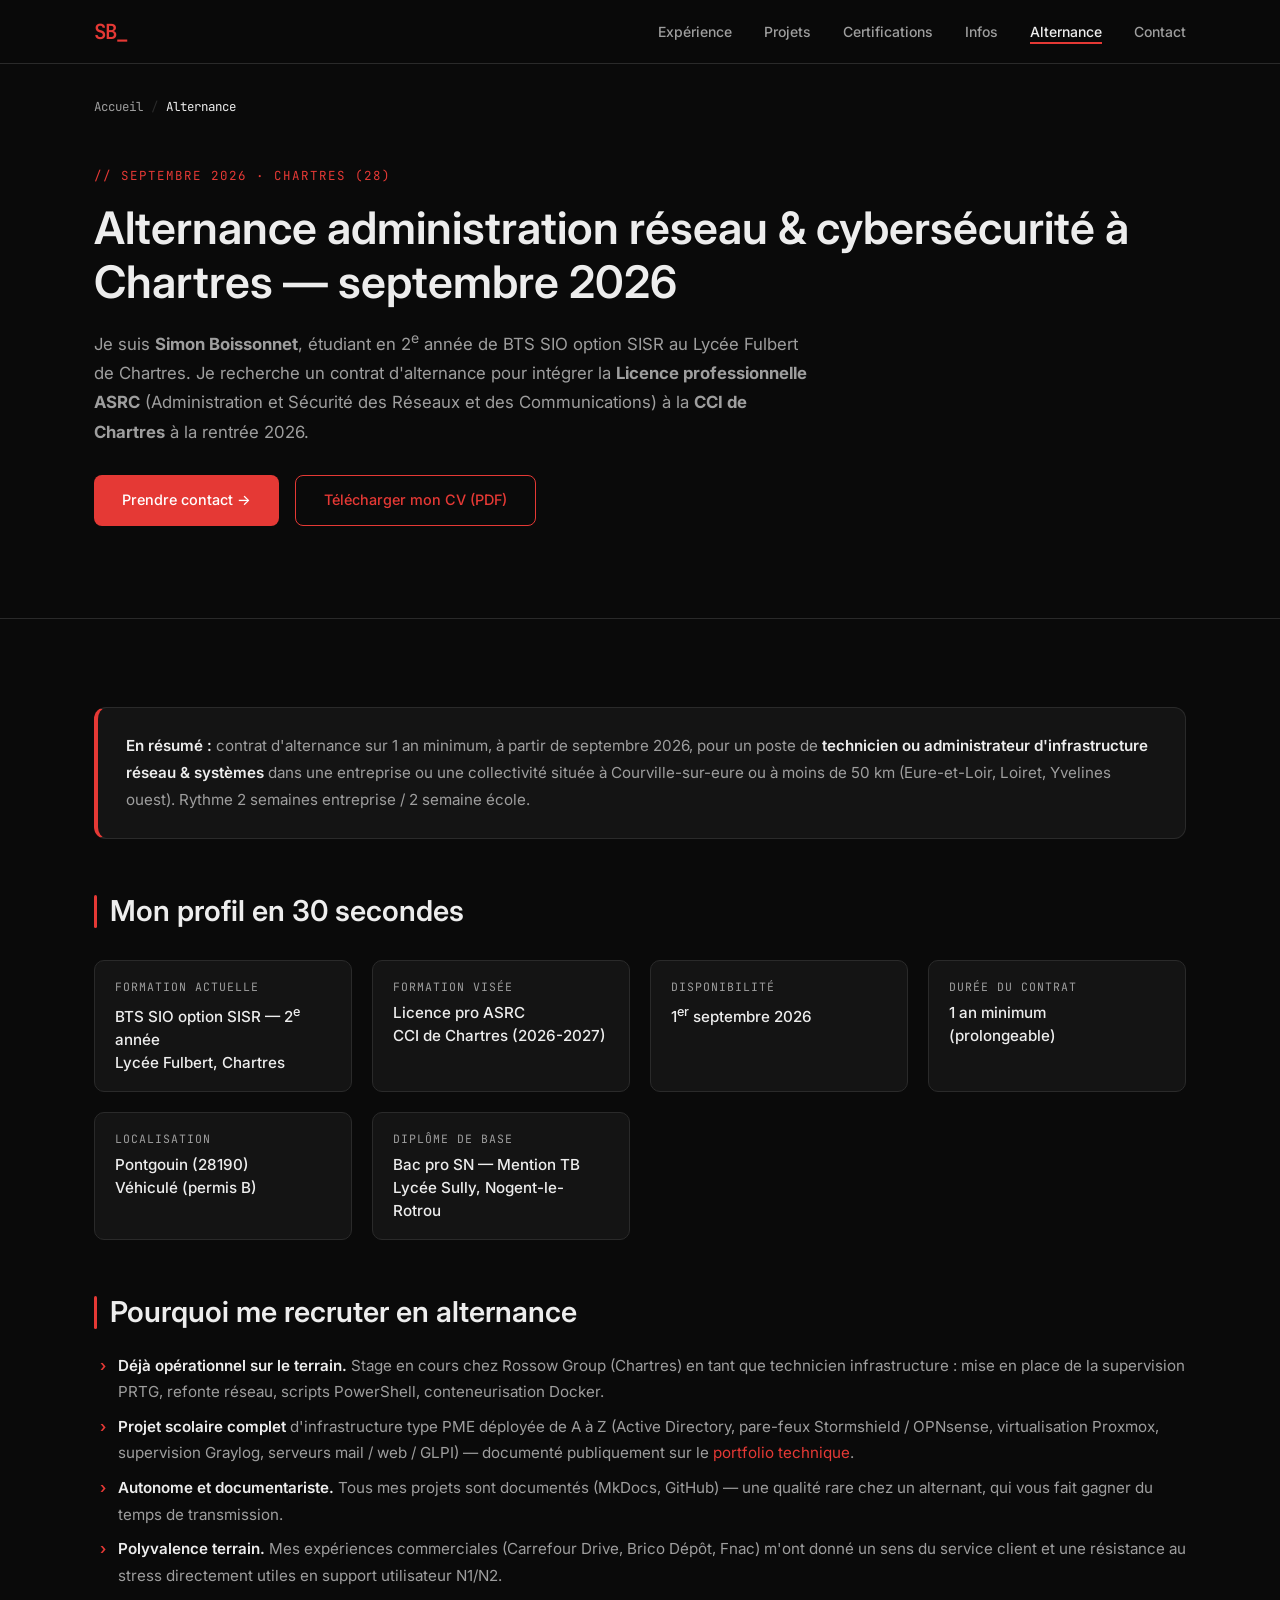
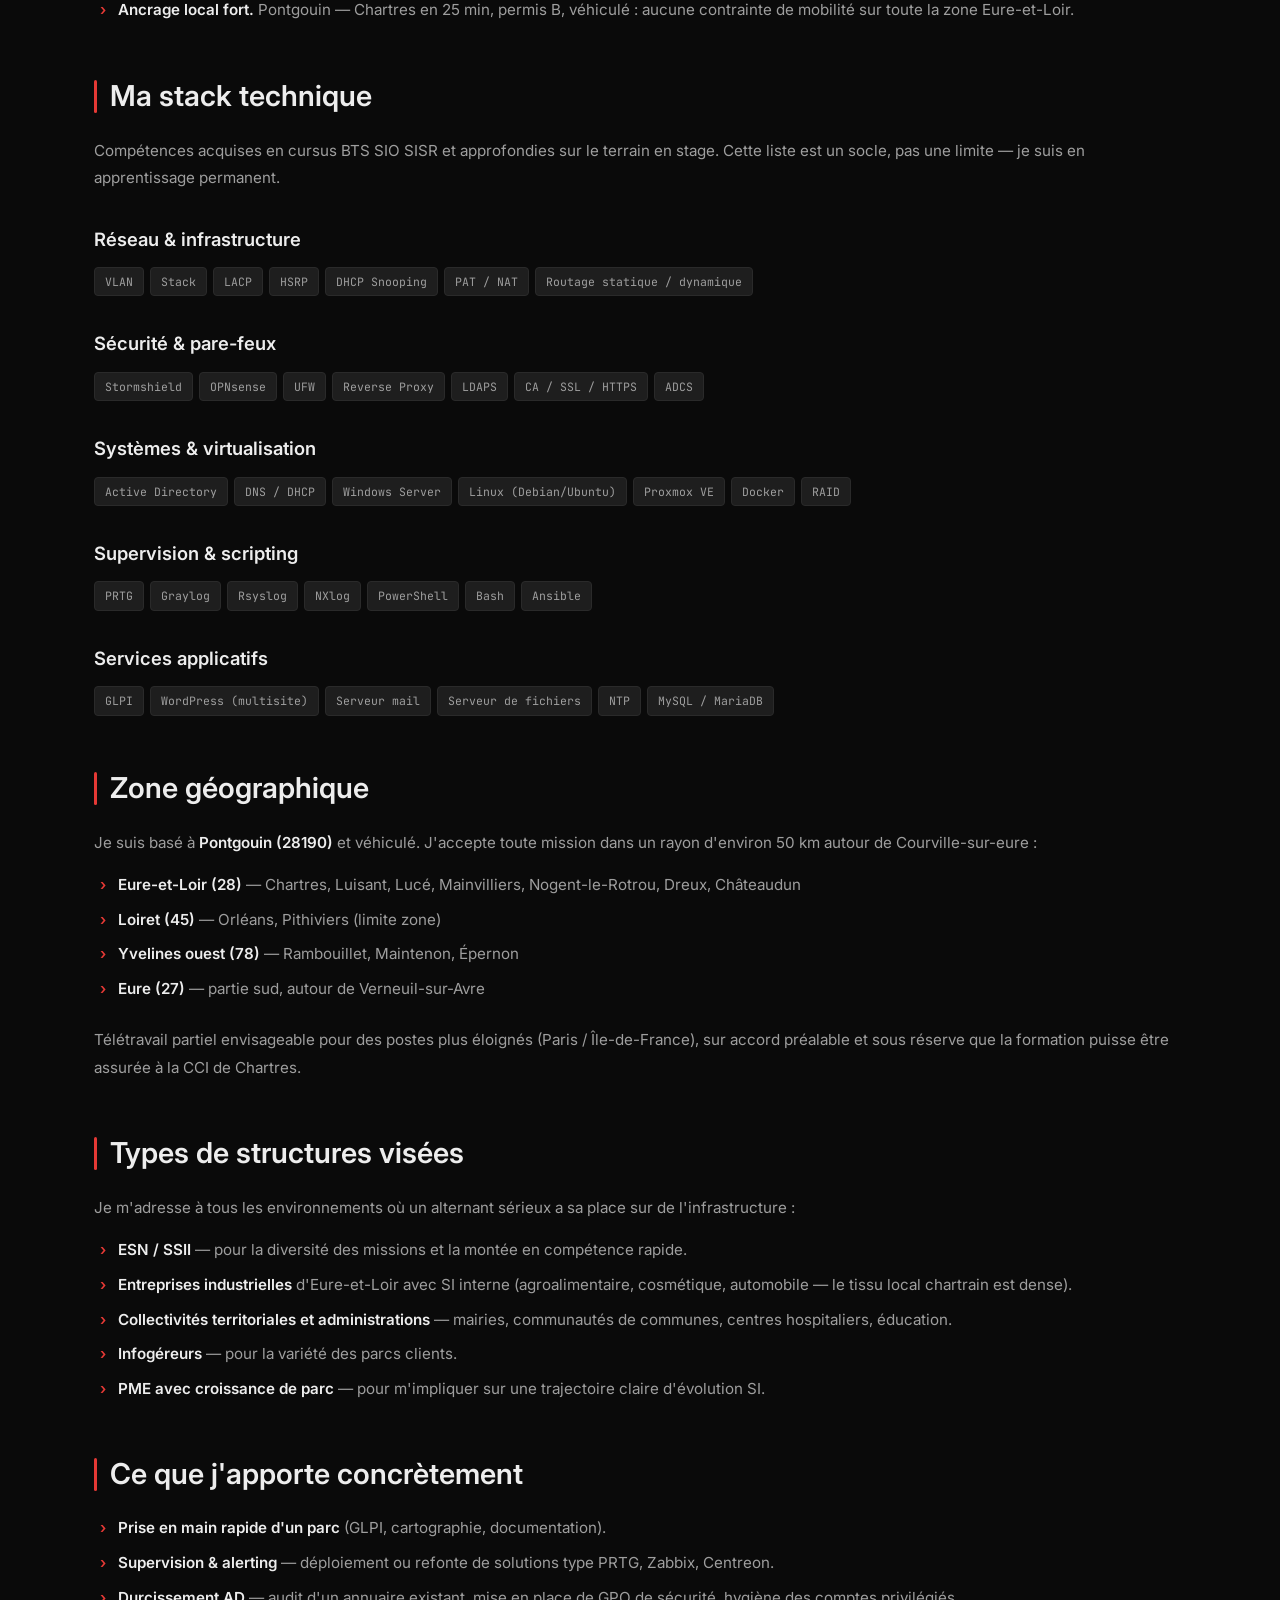
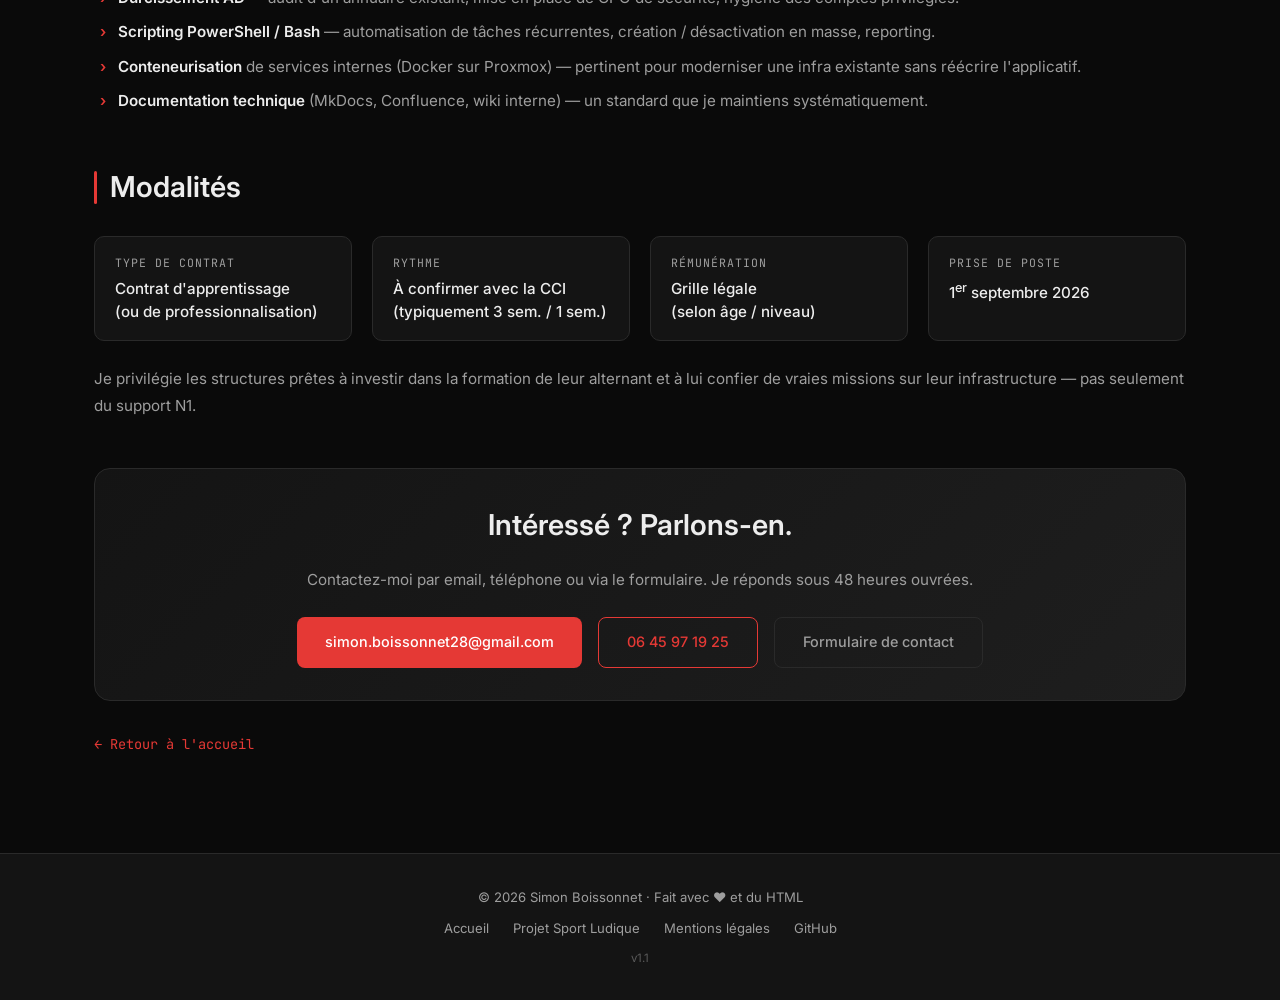
==== commit 78346f68: "Modification page alternance.html Signed-off-by: sym-0ne <simon.boissonnet28@gmail.com>" ====
--- a/alternance.html
+++ b/alternance.html
@@ -108,7 +108,7 @@
         "seeks": {
           "@type": "Demand",
           "name": "Alternance — Administration de l'infrastructure, systèmes et réseaux",
-          "description": "Contrat d'alternance à partir de septembre 2026 dans le cadre de la Licence professionnelle ASRC (Administration et Sécurité des Réseaux et des Communications) à la CCI de Chartres. Rythme : 3 semaines en entreprise / 1 semaine en formation (à confirmer selon l'école). Zone : Eure-et-Loir et départements limitrophes (50 km autour de Chartres).",
+          "description": "Contrat d'alternance à partir de septembre 2026 dans le cadre de la Licence professionnelle ASRC (Administration et Sécurité des Réseaux et des Communications) à la CCI de Chartres. Rythme : 2 semaines en entreprise / 2 semaine en formation. Zone : Eure-et-Loir et départements limitrophes (50 km autour de Courville-sur-eure).",
           "availabilityStarts": "2026-09-01",
           "areaServed": [
             { "@type": "AdministrativeArea", "name": "Eure-et-Loir" },
@@ -211,7 +211,7 @@
 
         <!-- Bloc synthèse clé ─ optimisé featured snippet -->
         <div class="info-card">
-          <p><strong>En résumé :</strong> contrat d'alternance sur 1 an minimum, à partir de septembre 2026, pour un poste de <strong>technicien ou administrateur d'infrastructure réseau &amp; systèmes</strong> dans une entreprise ou une collectivité située à Chartres ou à moins de 50&nbsp;km (Eure-et-Loir, Loiret, Yvelines ouest). Rythme 3 semaines entreprise / 1 semaine école à confirmer avec la CCI.</p>
+          <p><strong>En résumé :</strong> contrat d'alternance sur 1 an minimum, à partir de septembre 2026, pour un poste de <strong>technicien ou administrateur d'infrastructure réseau &amp; systèmes</strong> dans une entreprise ou une collectivité située à Courville-sur-eure ou à moins de 50&nbsp;km (Eure-et-Loir, Loiret, Yvelines ouest). Rythme 2 semaines entreprise / 2 semaine école.</p>
         </div>
 
         <h2>Mon profil en 30 secondes</h2>
@@ -295,7 +295,7 @@
         </div>
 
         <h2>Zone géographique</h2>
-        <p>Je suis basé à <strong>Pontgouin (28190)</strong> et véhiculé. J'accepte toute mission dans un rayon d'environ 50&nbsp;km autour de Chartres :</p>
+        <p>Je suis basé à <strong>Pontgouin (28190)</strong> et véhiculé. J'accepte toute mission dans un rayon d'environ 50&nbsp;km autour de Courville-sur-eure :</p>
         <ul>
           <li><strong>Eure-et-Loir (28)</strong> — Chartres, Luisant, Lucé, Mainvilliers, Nogent-le-Rotrou, Dreux, Châteaudun</li>
           <li><strong>Loiret (45)</strong> — Orléans, Pithiviers (limite zone)</li>
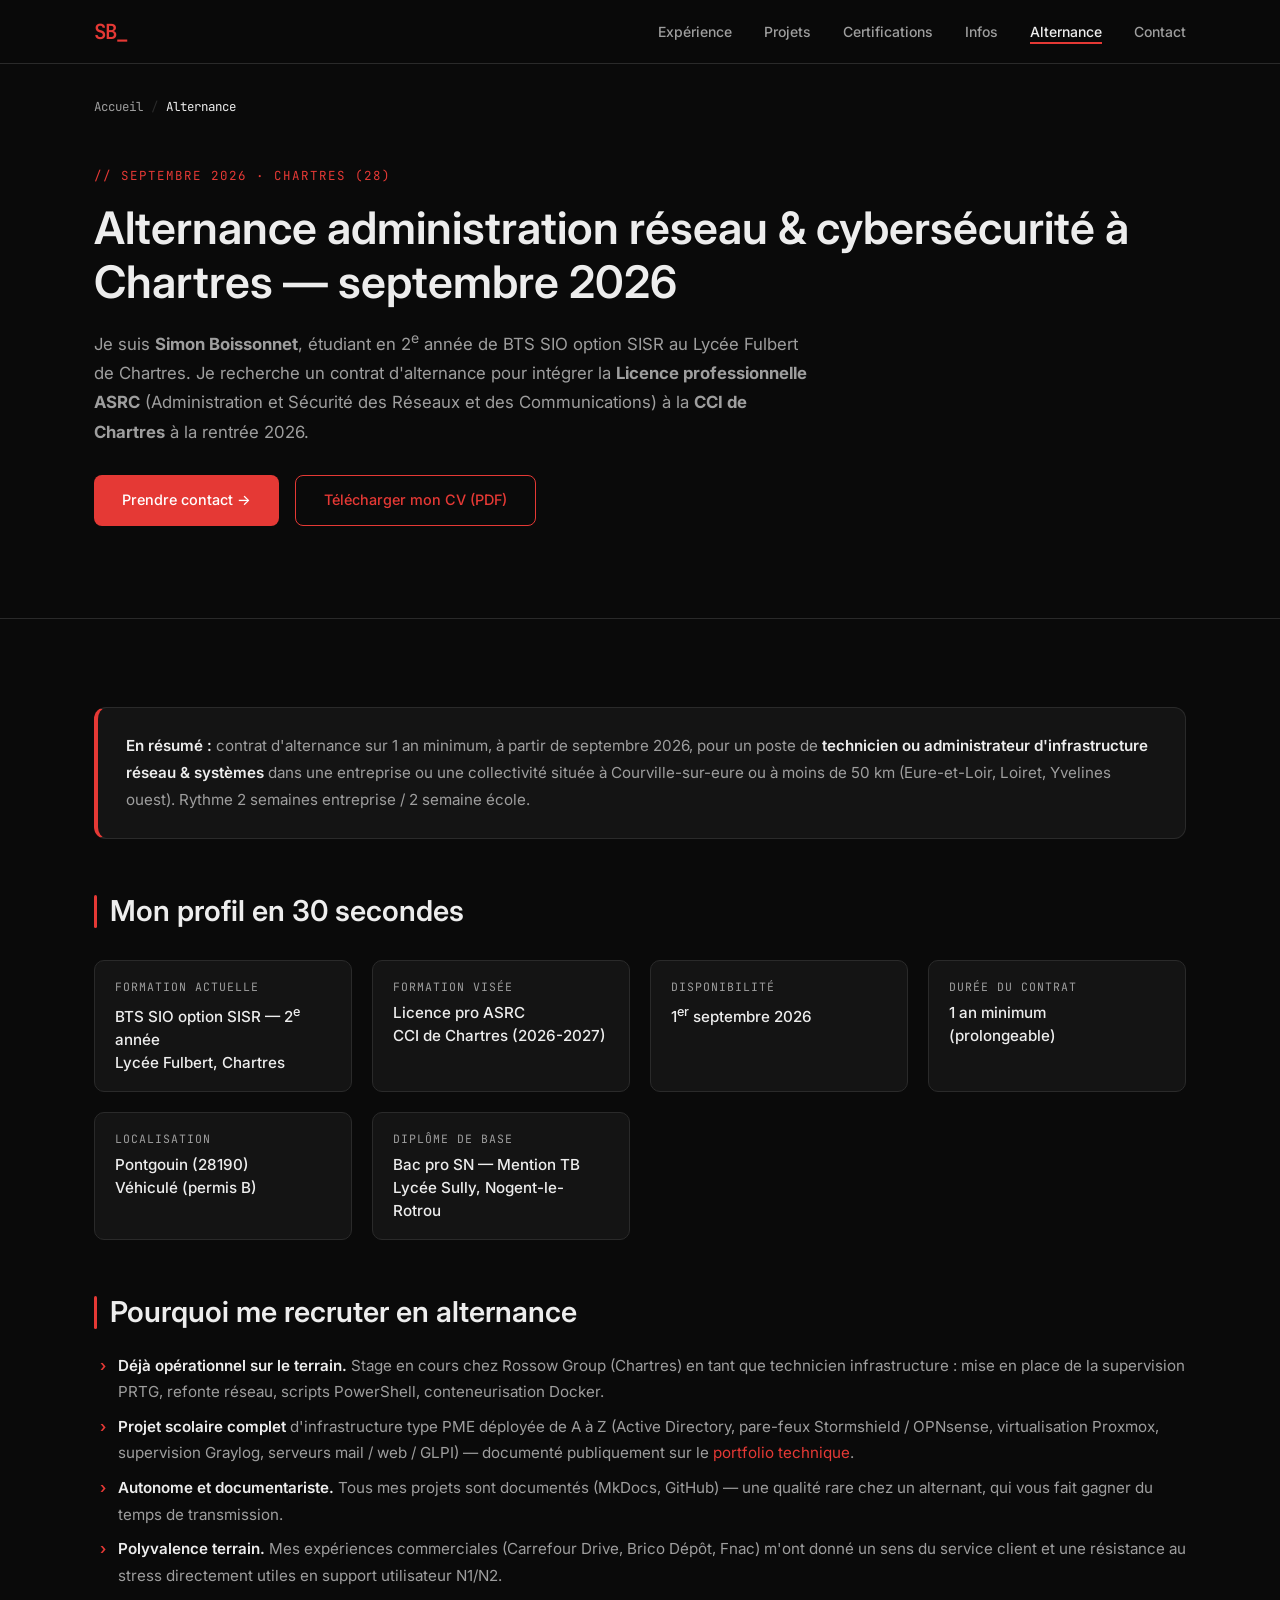
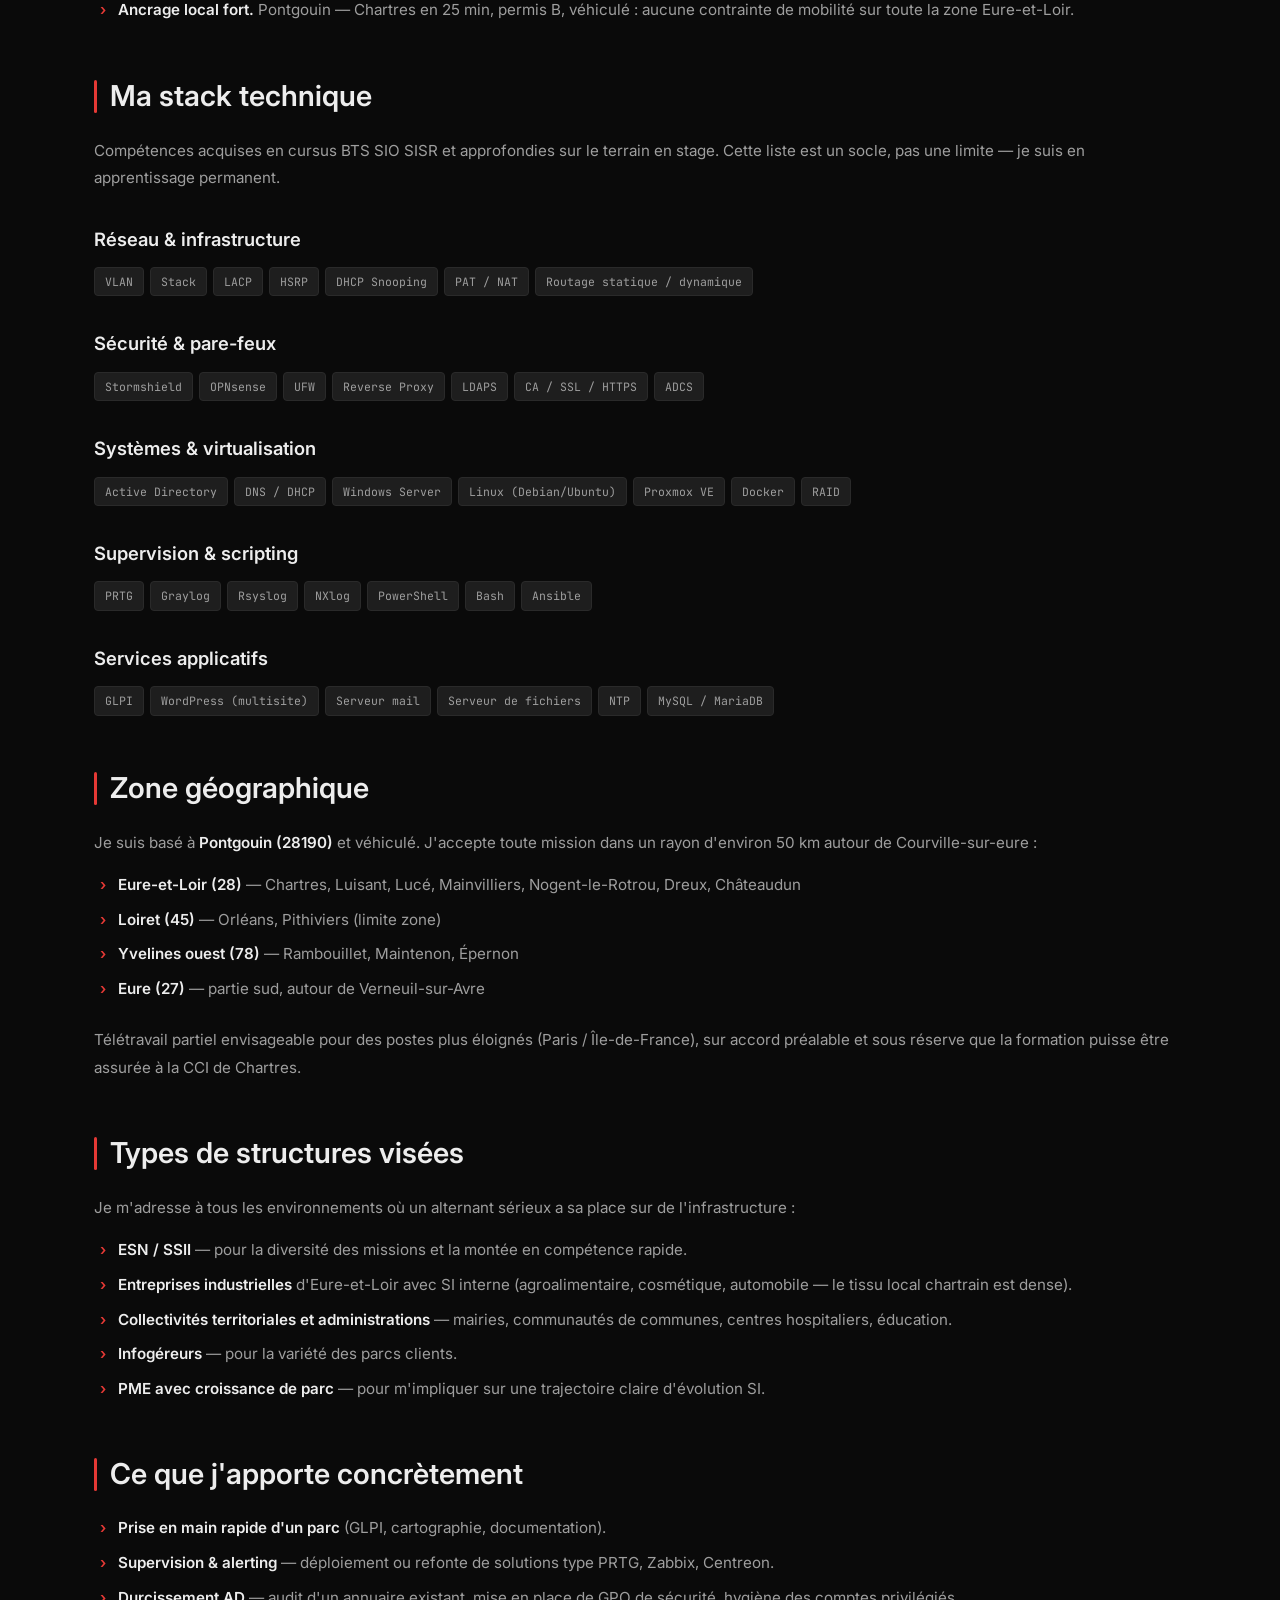
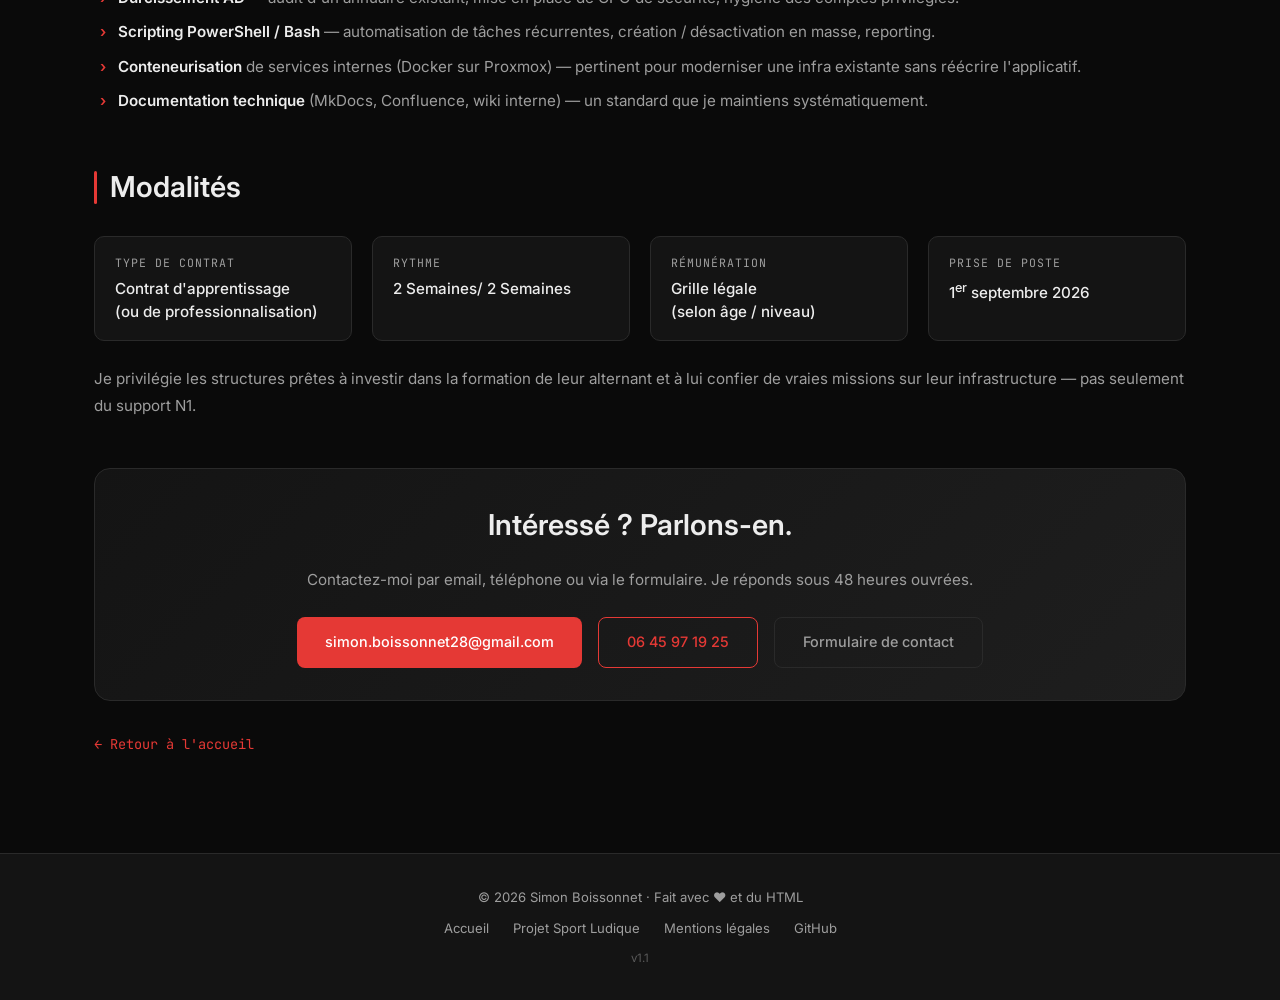
==== commit 9ac56185: "modif page alternance et sportludique chartres" ====
--- a/alternance.html
+++ b/alternance.html
@@ -332,7 +332,7 @@
           </div>
           <div class="kv">
             <div class="kv-label">Rythme</div>
-            <div class="kv-value">À confirmer avec la CCI<br>(typiquement 3 sem. / 1 sem.)</div>
+            <div class="kv-value">2 Semaines/ 2 Semaines</div>
           </div>
           <div class="kv">
             <div class="kv-label">Rémunération</div>
